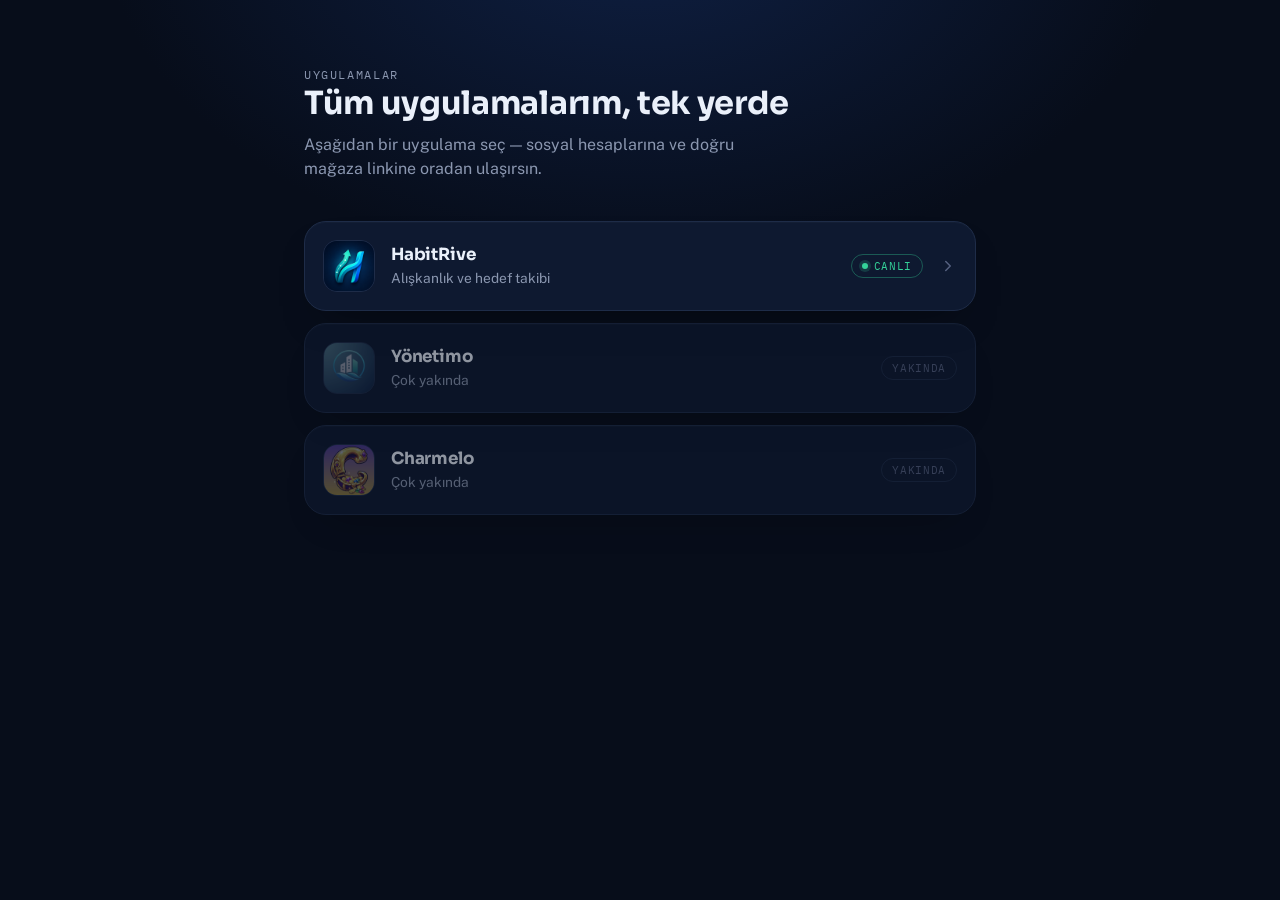
==== index.html @ 6ffeb672 "Add app-links hub: smart store redirects + social links for HabitRive, Yönetimo, Charmelo Co-Authore" ====
<!doctype html>
<html lang="tr">
<head>
<meta charset="utf-8">
<meta name="viewport" content="width=device-width, initial-scale=1">
<title>Uygulamalar</title>
<link rel="stylesheet" href="https://fonts.googleapis.com/css2?family=Sora:wght@600;700&family=Public+Sans:wght@400;500;600&family=IBM+Plex+Mono:wght@500&display=swap">
<link rel="stylesheet" href="assets/site.css">
</head>
<body>
  <div class="wrap">
    <header class="hub-header">
      <p class="eyebrow">UYGULAMALAR</p>
      <h1>Tüm uygulamalarım, tek yerde</h1>
      <p>Aşağıdan bir uygulama seç — sosyal hesaplarına ve doğru mağaza linkine oradan ulaşırsın.</p>
    </header>

    <div class="app-grid" id="appGrid"></div>
  </div>

  <script src="assets/hub.js"></script>
</body>
</html>
---- assets/site.css ----
/* Shared design tokens — deliberate single dark theme, matched to the HabitRive mark
   (navy ground, mint-to-blue gradient). Not adaptive to prefers-color-scheme by design. */
:root {
  --bg: #070d1a;
  --bg-vignette: radial-gradient(ellipse 900px 600px at 50% -10%, #0f2044 0%, #070d1a 60%);
  --surface: #0e1930;
  --surface-hover: #122040;
  --border: #1e2c48;
  --border-hover: #2c4066;
  --text: #eaf0fa;
  --text-muted: #8b97b0;
  --text-faint: #566180;
  --mint: #5eead4;
  --blue: #3b82f6;
  --gradient: linear-gradient(135deg, var(--mint) 0%, var(--blue) 100%);
  --live-dot: #34d399;
  --focus-ring: #5eead4;
  --shadow-card: 0 1px 0 rgba(255, 255, 255, 0.02) inset, 0 20px 40px -24px rgba(0, 0, 0, 0.6);
  --radius-lg: 22px;
  --radius-md: 14px;
  --radius-sm: 9px;
}

* { box-sizing: border-box; }

html { color-scheme: dark; }

body {
  margin: 0;
  min-height: 100vh;
  background: var(--bg-vignette), var(--bg);
  color: var(--text);
  font-family: "Public Sans", -apple-system, "Segoe UI", sans-serif;
  -webkit-font-smoothing: antialiased;
}

a { color: inherit; }

.wrap {
  max-width: 720px;
  margin: 0 auto;
  padding: 56px 24px 80px;
}

.eyebrow {
  font-family: "IBM Plex Mono", ui-monospace, monospace;
  font-size: 0.72rem;
  letter-spacing: 0.14em;
  text-transform: uppercase;
  color: var(--text-faint);
  margin: 0 0 10px;
}

h1, h2 {
  font-family: "Sora", -apple-system, "Segoe UI", sans-serif;
  font-weight: 700;
  letter-spacing: -0.01em;
  text-wrap: balance;
  margin: 0;
}

p { line-height: 1.5; }

.pill {
  display: inline-flex;
  align-items: center;
  gap: 6px;
  font-family: "IBM Plex Mono", ui-monospace, monospace;
  font-size: 0.7rem;
  letter-spacing: 0.06em;
  text-transform: uppercase;
  padding: 4px 10px;
  border-radius: 999px;
  border: 1px solid var(--border);
  color: var(--text-muted);
  white-space: nowrap;
}

.pill.live { color: var(--live-dot); border-color: rgba(52, 211, 153, 0.35); }
.pill.live .dot {
  width: 6px; height: 6px; border-radius: 50%;
  background: var(--live-dot);
  box-shadow: 0 0 0 3px rgba(52, 211, 153, 0.18);
}
.pill .dot { display: inline-block; }

.pill.soon { color: var(--text-faint); }

a.card-link { text-decoration: none; }

.back-link {
  display: inline-flex;
  align-items: center;
  gap: 6px;
  font-size: 0.85rem;
  color: var(--text-muted);
  text-decoration: none;
  margin-bottom: 28px;
}
.back-link:hover { color: var(--text); }
.back-link:focus-visible { outline: 2px solid var(--focus-ring); outline-offset: 3px; border-radius: 6px; }

@media (prefers-reduced-motion: no-preference) {
  .app-card, .store-btn, .social-icon, .back-link { transition: border-color 0.15s ease, background 0.15s ease, transform 0.15s ease, color 0.15s ease; }
}

/* Icon tile, shared by hub cards and app header */
.icon-tile {
  flex-shrink: 0;
  overflow: hidden;
  background: var(--surface-hover);
  border: 1px solid var(--border);
}
.icon-tile img { width: 100%; height: 100%; object-fit: cover; display: block; }
.icon-tile.soon img { opacity: 0.55; filter: saturate(0.7); }

/* Per-app accent themes — the shell stays consistent, the spotlight color
   is pulled from each app's real icon so every page still reads as that app. */
body.theme-habitrive { --mint: #5eead4; --blue: #3b82f6; }
body.theme-yonetimo {
  --mint: #4dd8ce;
  --blue: #2569a6;
  --bg-vignette: radial-gradient(ellipse 900px 600px at 50% -10%, #123a45 0%, #070d1a 60%);
}
body.theme-charmelo {
  --mint: #f5c542;
  --blue: #a855f7;
  --bg-vignette: radial-gradient(ellipse 900px 600px at 50% -10%, #2b1240 0%, #0d0714 60%);
  --bg: #0d0714;
}

/* ---- Hub page ---- */
.hub-header { margin-bottom: 40px; }
.hub-header p { color: var(--text-muted); max-width: 46ch; margin: 10px 0 0; }

.app-grid {
  display: flex;
  flex-direction: column;
  gap: 12px;
}

.app-card {
  display: flex;
  align-items: center;
  gap: 16px;
  padding: 18px;
  background: var(--surface);
  border: 1px solid var(--border);
  border-radius: var(--radius-lg);
  box-shadow: var(--shadow-card);
}

a.card-link .app-card:hover {
  border-color: var(--border-hover);
  background: var(--surface-hover);
  transform: translateY(-1px);
}

a.card-link:focus-visible .app-card {
  outline: 2px solid var(--focus-ring);
  outline-offset: 2px;
}

.app-card.disabled { opacity: 0.6; }

.app-card .icon-tile { width: 52px; height: 52px; border-radius: var(--radius-md); }

.app-card-body { flex: 1; min-width: 0; }
.app-card-body h2 { font-size: 1.05rem; }
.app-card-body .tagline { margin: 3px 0 0; font-size: 0.86rem; color: var(--text-muted); }

.chevron { color: var(--text-faint); flex-shrink: 0; }

/* ---- App page ---- */
.app-header {
  display: flex;
  align-items: center;
  gap: 18px;
  margin-bottom: 8px;
}
.app-header .icon-tile { width: 68px; height: 68px; border-radius: 18px; }
.app-header h1 { font-size: 1.6rem; }
.app-header .tagline { margin: 4px 0 0; color: var(--text-muted); font-size: 0.92rem; }

.description { color: var(--text-muted); margin: 18px 0 0; max-width: 52ch; }

.section-label {
  font-family: "IBM Plex Mono", ui-monospace, monospace;
  font-size: 0.7rem;
  letter-spacing: 0.1em;
  text-transform: uppercase;
  color: var(--text-faint);
  margin: 32px 0 12px;
}

.social-row { display: flex; gap: 10px; flex-wrap: wrap; }

.social-icon {
  display: flex;
  align-items: center;
  gap: 8px;
  padding: 9px 14px;
  border-radius: 999px;
  border: 1px solid var(--border);
  background: var(--surface);
  text-decoration: none;
  font-size: 0.85rem;
  color: var(--text);
}
.social-icon:hover { border-color: var(--border-hover); background: var(--surface-hover); transform: translateY(-1px); }
.social-icon:focus-visible { outline: 2px solid var(--focus-ring); outline-offset: 2px; }
.social-icon svg { width: 16px; height: 16px; }

.redirect-card {
  margin-top: 12px;
  padding: 22px;
  background: var(--surface);
  border: 1px solid var(--border);
  border-radius: var(--radius-lg);
}

.status {
  display: flex;
  align-items: center;
  gap: 9px;
  font-size: 0.86rem;
  color: var(--text-muted);
  min-height: 20px;
  margin-bottom: 16px;
}

.spinner {
  width: 14px;
  height: 14px;
  border-radius: 50%;
  border: 2px solid var(--border);
  border-top-color: var(--mint);
  animation: spin 0.7s linear infinite;
  flex-shrink: 0;
}
@media (prefers-reduced-motion: reduce) { .spinner { animation: none; } }
@keyframes spin { to { transform: rotate(360deg); } }

.actions { display: flex; flex-direction: column; gap: 10px; }

.store-btn {
  display: flex;
  align-items: center;
  gap: 12px;
  width: 100%;
  padding: 13px 16px;
  border-radius: var(--radius-md);
  border: 1px solid var(--border);
  background: transparent;
  color: var(--text);
  font-family: "Public Sans", sans-serif;
  font-size: 0.95rem;
  font-weight: 500;
  text-decoration: none;
  cursor: pointer;
}
.store-btn:hover { border-color: var(--border-hover); transform: translateY(-1px); }
.store-btn:focus-visible { outline: 2px solid var(--focus-ring); outline-offset: 2px; }
.store-btn.primary { background: var(--gradient); border-color: transparent; color: #06111f; font-weight: 600; }
.store-btn svg { width: 20px; height: 20px; flex-shrink: 0; }
.store-btn:not(.primary) svg { fill: var(--text); }
.store-btn.primary svg { fill: #06111f; }
.btn-label { display: flex; flex-direction: column; align-items: flex-start; gap: 1px; }
.btn-label small { font-size: 0.72rem; font-weight: 400; opacity: 0.8; }

.footnote { font-size: 0.78rem; color: var(--text-faint); margin: 14px 0 0; }

.soon-note {
  padding: 18px 20px;
  border: 1px dashed var(--border);
  border-radius: var(--radius-md);
  color: var(--text-muted);
  font-size: 0.9rem;
}
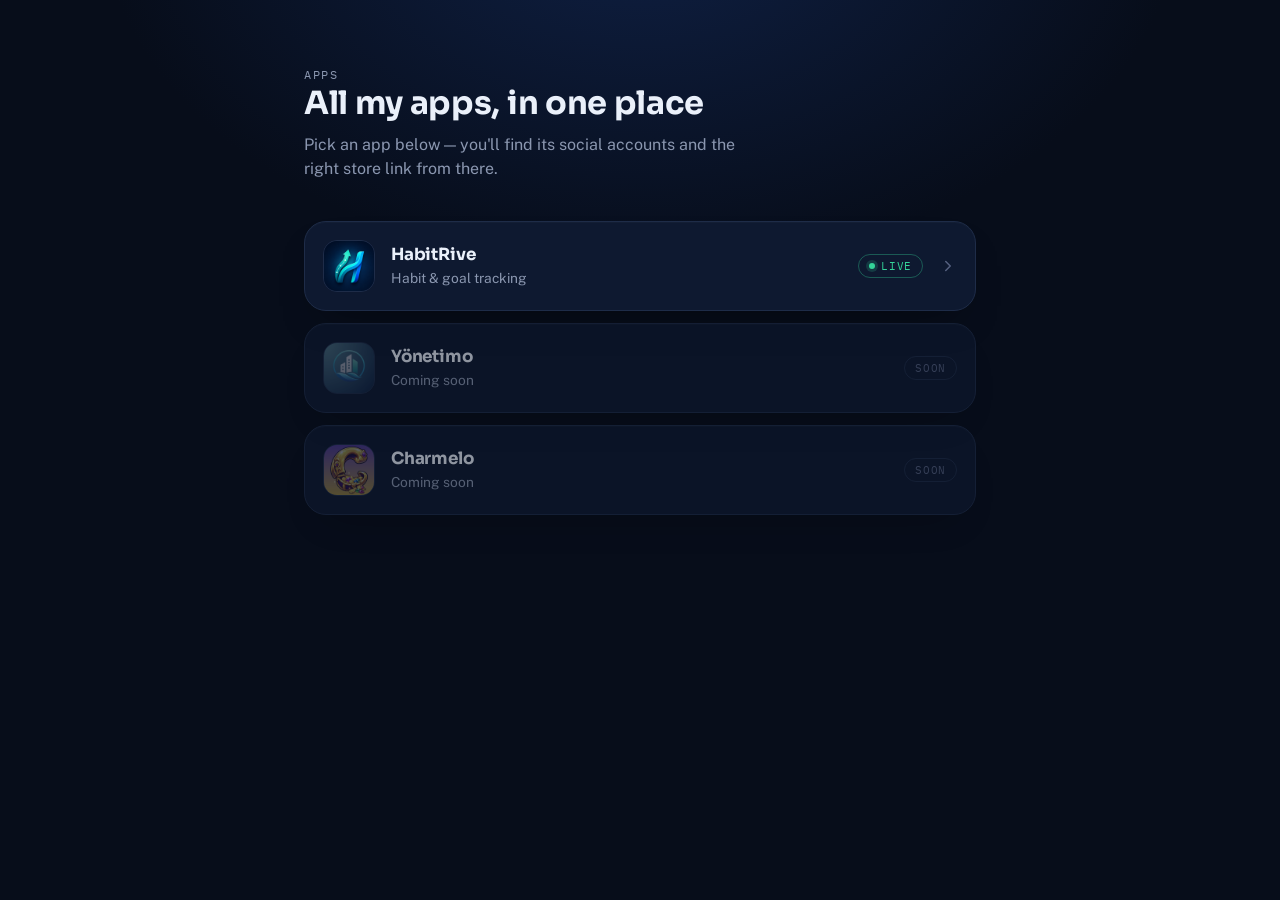
==== commit 9e67b9ae: "Translate site to English to match the app's actual language Co-Authored-By: Claude Sonnet 5 <norepl" ====
--- a/index.html
+++ b/index.html
@@ -1,18 +1,18 @@
 <!doctype html>
-<html lang="tr">
+<html lang="en">
 <head>
 <meta charset="utf-8">
 <meta name="viewport" content="width=device-width, initial-scale=1">
-<title>Uygulamalar</title>
+<title>Apps</title>
 <link rel="stylesheet" href="https://fonts.googleapis.com/css2?family=Sora:wght@600;700&family=Public+Sans:wght@400;500;600&family=IBM+Plex+Mono:wght@500&display=swap">
 <link rel="stylesheet" href="assets/site.css">
 </head>
 <body>
   <div class="wrap">
     <header class="hub-header">
-      <p class="eyebrow">UYGULAMALAR</p>
-      <h1>Tüm uygulamalarım, tek yerde</h1>
-      <p>Aşağıdan bir uygulama seç — sosyal hesaplarına ve doğru mağaza linkine oradan ulaşırsın.</p>
+      <p class="eyebrow">APPS</p>
+      <h1>All my apps, in one place</h1>
+      <p>Pick an app below — you'll find its social accounts and the right store link from there.</p>
     </header>
 
     <div class="app-grid" id="appGrid"></div>
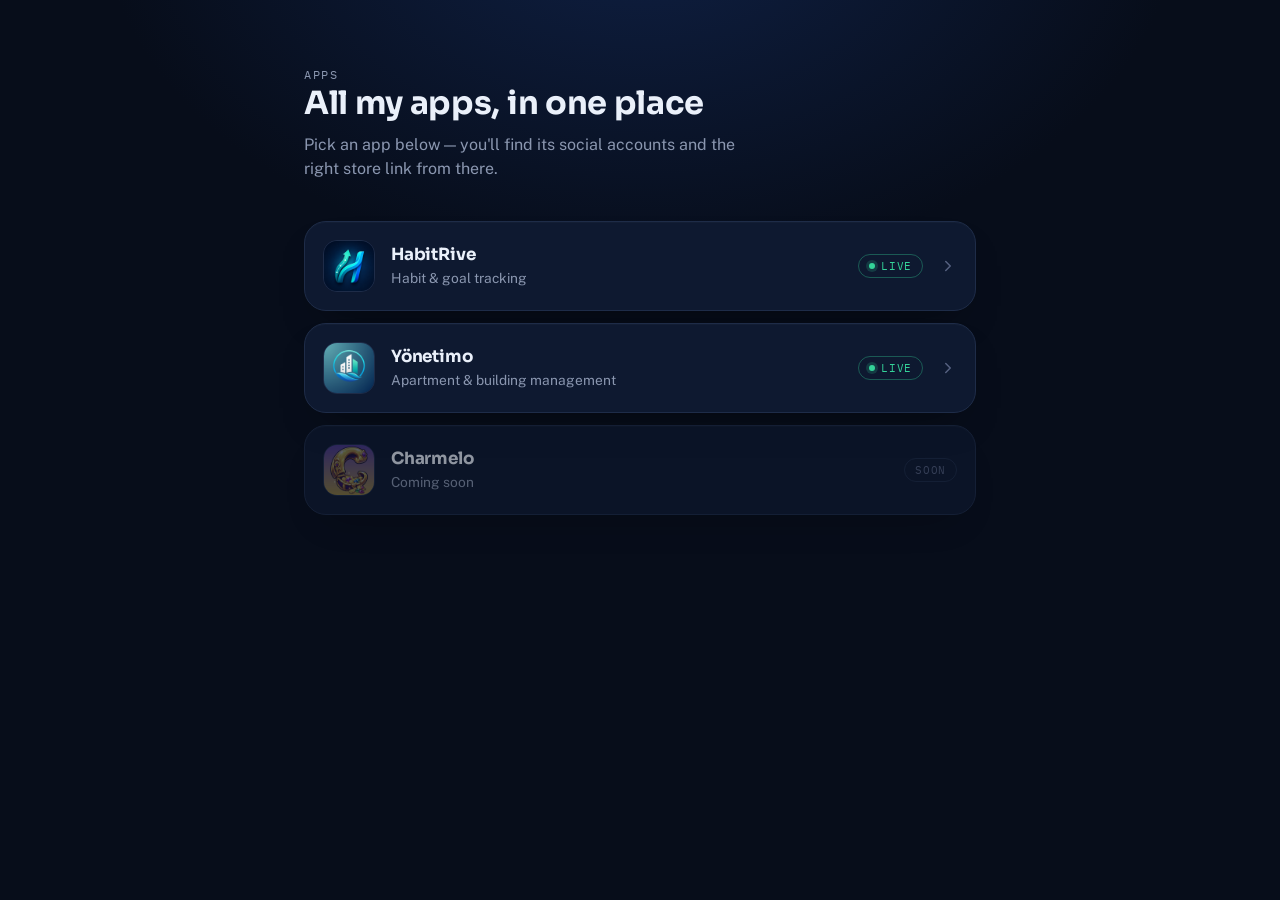
==== commit 706640ea: "Bypass stale browser cache for app data and scripts Co-Authored-By: Claude Opus 5.5 <noreply@anthrop" ====
--- a/index.html
+++ b/index.html
@@ -18,6 +18,6 @@
     <div class="app-grid" id="appGrid"></div>
   </div>
 
-  <script src="assets/hub.js"></script>
+  <script src="assets/hub.js?v=2"></script>
 </body>
 </html>
